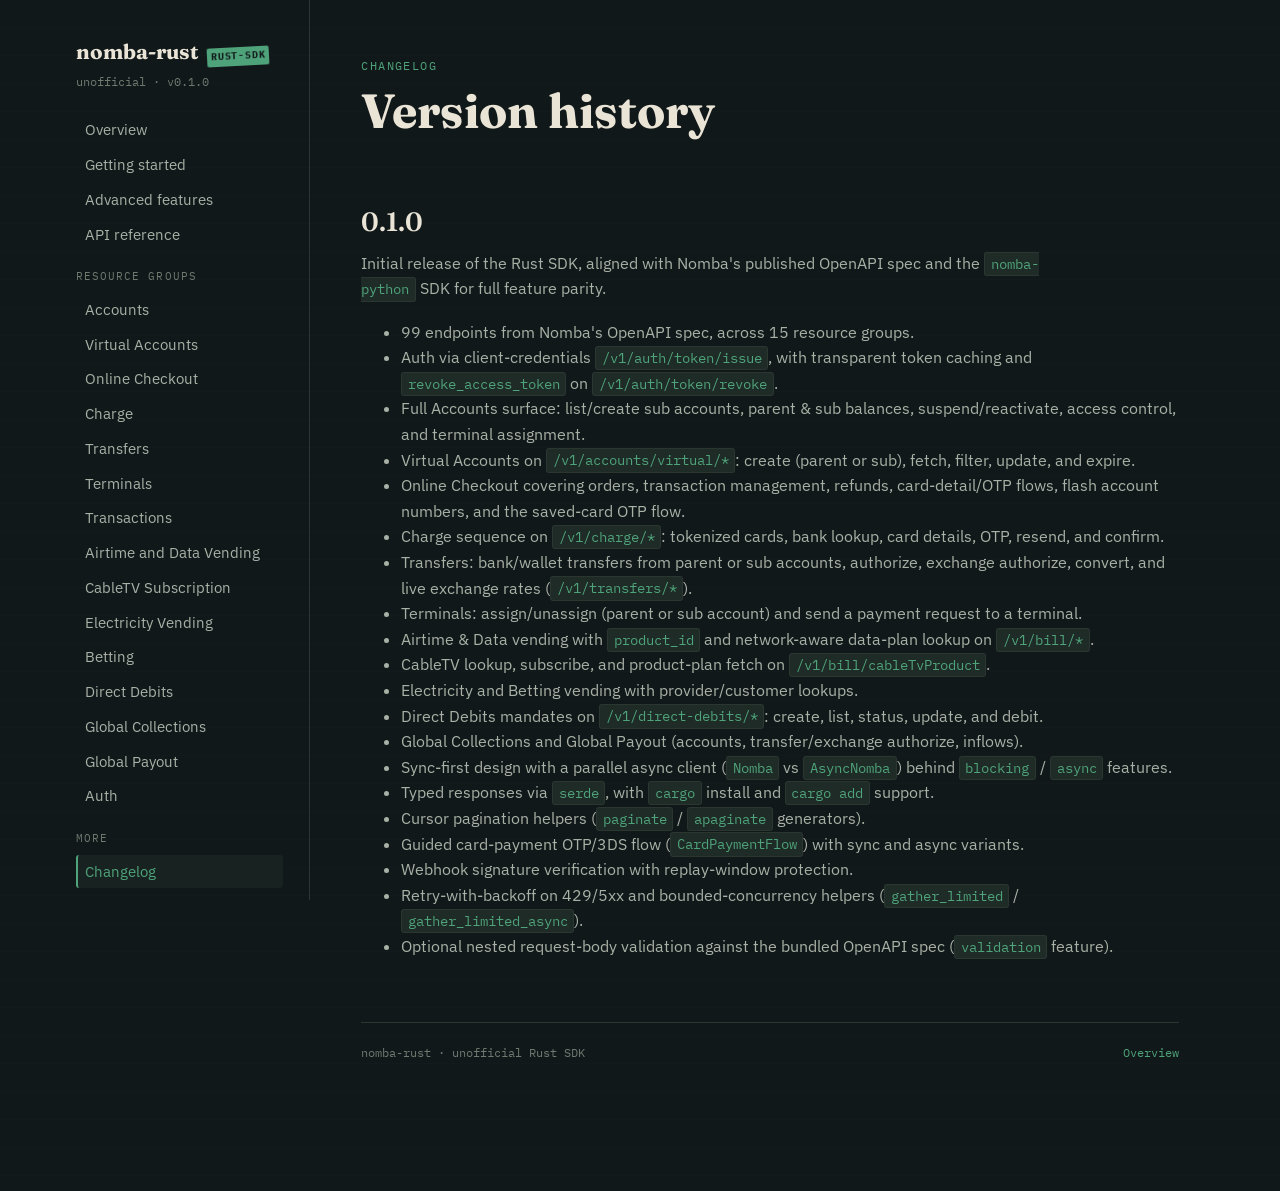
==== changelog.html @ b8e092bc "docs: nomba-rust documentation site Static HTML/CSS/JS docs for the nomba-rust SDK, published via Gi" ====
<!doctype html>
<html lang="en">
<head>
<meta charset="utf-8">
<meta name="viewport" content="width=device-width, initial-scale=1">
<title>Changelog — nomba-rust Rust SDK</title>
<meta name="description" content="Version history for the nomba-rust Rust SDK.">
<link rel="stylesheet" href="assets/style.css">
</head>
<body>
<button class="nav-toggle" aria-label="Toggle navigation" aria-controls="sidebar">Menu</button>
<div class="shell">

  <aside class="sidebar" id="sidebar">
    <div class="brand">nomba-rust <span class="stamp">RUST-SDK</span></div>
    <div class="brand-sub">unofficial &middot; v0.1.0</div>
    <nav class="toc">
      <a href="index.html">Overview</a>
      <a href="getting-started.html">Getting started</a>
      <a href="features.html">Advanced features</a>
      <a href="resources.html">API reference</a>
      <div class="group-label">Resource groups</div>
      <a href="resources.html#accounts">Accounts</a>
      <a href="resources.html#virtual_accounts">Virtual Accounts</a>
      <a href="resources.html#checkout">Online Checkout</a>
      <a href="resources.html#charge">Charge</a>
      <a href="resources.html#transfers">Transfers</a>
      <a href="resources.html#terminals">Terminals</a>
      <a href="resources.html#transactions">Transactions</a>
      <a href="resources.html#airtime_data">Airtime and Data Vending</a>
      <a href="resources.html#cabletv">CableTV Subscription</a>
      <a href="resources.html#electricity">Electricity Vending</a>
      <a href="resources.html#betting">Betting</a>
      <a href="resources.html#direct_debits">Direct Debits</a>
      <a href="resources.html#global_collections">Global Collections</a>
      <a href="resources.html#global_payout">Global Payout</a>
      <a href="resources.html#auth">Auth</a>
      <div class="group-label">More</div>
      <a href="changelog.html">Changelog</a>
    </nav>
  </aside>

  <main>
    <span class="eyebrow">Changelog</span>
    <h1>Version history</h1>

    <h2>0.1.0</h2>
    <p>Initial release of the Rust SDK, aligned with Nomba's published OpenAPI spec and the <code>nomba-python</code> SDK for full feature parity.</p>
    <ul style="color: var(--ink-dim);">
      <li>99 endpoints from Nomba's OpenAPI spec, across 15 resource groups.</li>
      <li>Auth via client-credentials <code>/v1/auth/token/issue</code>, with transparent token caching and <code>revoke_access_token</code> on <code>/v1/auth/token/revoke</code>.</li>
      <li>Full Accounts surface: list/create sub accounts, parent &amp; sub balances, suspend/reactivate, access control, and terminal assignment.</li>
      <li>Virtual Accounts on <code>/v1/accounts/virtual/*</code>: create (parent or sub), fetch, filter, update, and expire.</li>
      <li>Online Checkout covering orders, transaction management, refunds, card-detail/OTP flows, flash account numbers, and the saved-card OTP flow.</li>
      <li>Charge sequence on <code>/v1/charge/*</code>: tokenized cards, bank lookup, card details, OTP, resend, and confirm.</li>
      <li>Transfers: bank/wallet transfers from parent or sub accounts, authorize, exchange authorize, convert, and live exchange rates (<code>/v1/transfers/*</code>).</li>
      <li>Terminals: assign/unassign (parent or sub account) and send a payment request to a terminal.</li>
      <li>Airtime &amp; Data vending with <code>product_id</code> and network-aware data-plan lookup on <code>/v1/bill/*</code>.</li>
      <li>CableTV lookup, subscribe, and product-plan fetch on <code>/v1/bill/cableTvProduct</code>.</li>
      <li>Electricity and Betting vending with provider/customer lookups.</li>
      <li>Direct Debits mandates on <code>/v1/direct-debits/*</code>: create, list, status, update, and debit.</li>
      <li>Global Collections and Global Payout (accounts, transfer/exchange authorize, inflows).</li>
      <li>Sync-first design with a parallel async client (<code>Nomba</code> vs <code>AsyncNomba</code>) behind <code>blocking</code> / <code>async</code> features.</li>
      <li>Typed responses via <code>serde</code>, with <code>cargo</code> install and <code>cargo add</code> support.</li>
      <li>Cursor pagination helpers (<code>paginate</code> / <code>apaginate</code> generators).</li>
      <li>Guided card-payment OTP/3DS flow (<code>CardPaymentFlow</code>) with sync and async variants.</li>
      <li>Webhook signature verification with replay-window protection.</li>
      <li>Retry-with-backoff on 429/5xx and bounded-concurrency helpers (<code>gather_limited</code> / <code>gather_limited_async</code>).</li>
      <li>Optional nested request-body validation against the bundled OpenAPI spec (<code>validation</code> feature).</li>
    </ul>

    <div class="page-foot">
      <span>nomba-rust &middot; unofficial Rust SDK</span>
      <span><a href="index.html">Overview</a></span>
    </div>
  </main>
</div>
<script src="assets/app.js"></script>
</body>
</html>
---- assets/style.css ----
/* ============================================================
   nomba SDK docs — "passbook" design system
   A deep forest-ink ledger, lit like a desk lamp on old paper.
   ============================================================ */

@import url('https://fonts.googleapis.com/css2?family=Fraunces:opsz,wght@9..144,400;9..144,500;9..144,600;9..144,700&family=IBM+Plex+Sans:wght@400;500;600&family=IBM+Plex+Mono:wght@400;500;600&display=swap');

:root {
  --bg:        #11181A;
  --surface:   #182321;
  --surface-2: #1E2B27;
  --ink:       #E9E4D6;
  --ink-dim:   #A9B0A6;
  --ink-faint: #6E7A70;
  --hairline:  #2B3631;
  --accent:    #4FA37A;     /* naira green */
  --accent-dim:#3A7A5C;
  --amber:     #D98E4A;     /* stamp amber */
  --red:       #C1583F;     /* void-stamp red, used sparingly */
  --get:       #4FA37A;
  --post:      #D98E4A;
  --put:       #6E9BD9;
  --delete:    #C1583F;

  --font-display: 'Fraunces', Georgia, serif;
  --font-body: 'IBM Plex Sans', -apple-system, sans-serif;
  --font-mono: 'IBM Plex Mono', ui-monospace, monospace;

  --max-width: 1180px;
  --radius: 3px;
}

* { box-sizing: border-box; }

html { scroll-behavior: smooth; }

body {
  margin: 0;
  background: var(--bg);
  background-image:
    repeating-linear-gradient(transparent, transparent 27px, rgba(233,228,214,0.018) 28px);
  color: var(--ink);
  font-family: var(--font-body);
  font-size: 16px;
  line-height: 1.6;
  -webkit-font-smoothing: antialiased;
}

a { color: var(--accent); text-decoration: none; }
a:hover { text-decoration: underline; }
a:focus-visible, button:focus-visible, summary:focus-visible {
  outline: 2px solid var(--accent);
  outline-offset: 2px;
}

h1, h2, h3, h4 {
  font-family: var(--font-display);
  font-weight: 600;
  color: var(--ink);
  line-height: 1.2;
  margin: 0 0 .5em;
}
h1 { font-size: clamp(2rem, 4vw, 3rem); font-weight: 700; }
h2 { font-size: 1.65rem; margin-top: 2.5em; }
h3 { font-size: 1.2rem; margin-top: 2em; }

p { margin: 0 0 1.1em; color: var(--ink-dim); max-width: 68ch; }
p code, li code { color: var(--accent); }

.eyebrow {
  font-family: var(--font-mono);
  font-size: .75rem;
  letter-spacing: .12em;
  text-transform: uppercase;
  color: var(--accent);
  display: block;
  margin-bottom: .6em;
}

code, pre, kbd {
  font-family: var(--font-mono);
  font-size: .88em;
}

code {
  background: var(--surface-2);
  padding: .15em .4em;
  border-radius: var(--radius);
  border: 1px solid var(--hairline);
}

pre {
  background: var(--surface);
  border: 1px solid var(--hairline);
  border-left: 3px solid var(--accent);
  border-radius: var(--radius);
  padding: 1.1em 1.3em;
  overflow-x: auto;
  margin: 0 0 1.4em;
  position: relative;
}
pre code {
  background: none;
  border: none;
  padding: 0;
  color: var(--ink);
}

.copy-btn {
  position: absolute;
  top: .6em;
  right: .6em;
  font-family: var(--font-mono);
  font-size: .7rem;
  letter-spacing: .05em;
  text-transform: uppercase;
  background: var(--surface-2);
  color: var(--ink-dim);
  border: 1px solid var(--hairline);
  border-radius: var(--radius);
  padding: .3em .6em;
  cursor: pointer;
}
.copy-btn:hover { color: var(--accent); border-color: var(--accent-dim); }

/* ---- layout shell ---- */

.shell {
  display: grid;
  grid-template-columns: 260px 1fr;
  max-width: var(--max-width);
  margin: 0 auto;
}

.sidebar {
  border-right: 1px solid var(--hairline);
  padding: 2.2em 1.6em 4em;
  position: sticky;
  top: 0;
  align-self: start;
  height: 100vh;
  overflow-y: auto;
}

.brand {
  font-family: var(--font-display);
  font-weight: 700;
  font-size: 1.3rem;
  color: var(--ink);
  display: flex;
  align-items: baseline;
  gap: .4em;
  margin-bottom: .2em;
}
.brand .stamp {
  font-family: var(--font-mono);
  font-size: .62rem;
  letter-spacing: .08em;
  color: var(--bg);
  background: var(--accent);
  padding: .15em .4em;
  border-radius: 2px;
  transform: rotate(-3deg);
}
.brand-sub {
  font-family: var(--font-mono);
  font-size: .72rem;
  color: var(--ink-faint);
  margin-bottom: 2em;
}

nav.toc { display: flex; flex-direction: column; gap: .15em; }
nav.toc .group-label {
  font-family: var(--font-mono);
  font-size: .68rem;
  letter-spacing: .1em;
  text-transform: uppercase;
  color: var(--ink-faint);
  margin: 1.4em 0 .5em;
}
nav.toc .group-label:first-child { margin-top: 0; }
nav.toc a {
  color: var(--ink-dim);
  font-size: .92rem;
  padding: .3em .5em;
  border-radius: var(--radius);
  border-left: 2px solid transparent;
}
nav.toc a:hover { color: var(--ink); text-decoration: none; background: var(--surface); }
nav.toc a.active {
  color: var(--accent);
  border-left-color: var(--accent);
  background: var(--surface);
}

main {
  padding: 3.5em 3.2em 8em;
  min-width: 0;
}

.page-foot {
  margin-top: 5em;
  padding-top: 1.6em;
  border-top: 1px solid var(--hairline);
  font-family: var(--font-mono);
  font-size: .78rem;
  color: var(--ink-faint);
  display: flex;
  justify-content: space-between;
  flex-wrap: wrap;
  gap: 1em;
}

/* ---- ledger rows (endpoint listings) ---- */

.ledger {
  border-top: 1px solid var(--hairline);
  margin: 1.2em 0 2.2em;
}
.ledger-row {
  display: grid;
  grid-template-columns: 64px 1fr auto;
  gap: 1em;
  align-items: baseline;
  padding: .65em 0;
  border-bottom: 1px solid var(--hairline);
  font-family: var(--font-mono);
  font-size: .85rem;
}
.ledger-row .method {
  font-weight: 600;
  font-size: .7rem;
  letter-spacing: .04em;
  padding: .2em .45em;
  border-radius: 2px;
  text-align: center;
  align-self: start;
}
.method.get    { color: var(--get);    background: rgba(79,163,122,.12); }
.method.post   { color: var(--post);   background: rgba(217,142,74,.12); }
.method.put    { color: var(--put);    background: rgba(110,155,217,.12); }
.method.delete { color: var(--delete); background: rgba(193,88,63,.12); }

.ledger-row .path { color: var(--ink); word-break: break-all; }
.ledger-row .summary {
  color: var(--ink-faint);
  font-family: var(--font-body);
  font-size: .85rem;
}
.ledger-row .fn {
  display: block;
  color: var(--accent-dim);
  font-size: .76rem;
  margin-top: .15em;
}

/* ---- callouts ---- */

.callout {
  border: 1px solid var(--hairline);
  border-left: 3px solid var(--amber);
  background: var(--surface);
  border-radius: var(--radius);
  padding: 1em 1.3em;
  margin: 1.4em 0;
}
.callout p:last-child { margin-bottom: 0; }
.callout .label {
  font-family: var(--font-mono);
  font-size: .7rem;
  letter-spacing: .08em;
  text-transform: uppercase;
  color: var(--amber);
  display: block;
  margin-bottom: .4em;
}
.callout.accent { border-left-color: var(--accent); }
.callout.accent .label { color: var(--accent); }

/* ---- table of contents grid (index page feature cards) ---- */

.grid {
  display: grid;
  grid-template-columns: repeat(auto-fit, minmax(230px, 1fr));
  gap: 1px;
  background: var(--hairline);
  border: 1px solid var(--hairline);
  margin: 1.6em 0 2.4em;
}
.grid > a {
  background: var(--surface);
  padding: 1.4em 1.5em;
  color: var(--ink);
  text-decoration: none;
  display: flex;
  flex-direction: column;
  gap: .4em;
}
.grid > a:hover { background: var(--surface-2); }
.grid > a .num {
  font-family: var(--font-mono);
  font-size: .75rem;
  color: var(--accent);
}
.grid > a .title { font-family: var(--font-display); font-weight: 600; font-size: 1.05rem; }
.grid > a .desc { font-size: .85rem; color: var(--ink-faint); }

/* ---- mobile nav toggle ---- */

.nav-toggle {
  display: none;
  position: fixed;
  top: 1em;
  right: 1em;
  z-index: 20;
  background: var(--surface-2);
  border: 1px solid var(--hairline);
  color: var(--ink);
  font-family: var(--font-mono);
  font-size: .8rem;
  padding: .5em .8em;
  border-radius: var(--radius);
}

@media (max-width: 880px) {
  .shell { display: block; }
  .sidebar {
    position: fixed;
    inset: 0 0 0 auto;
    width: 80%;
    max-width: 320px;
    z-index: 15;
    background: var(--bg);
    transform: translateX(100%);
    transition: transform .2s ease;
    height: 100vh;
  }
  .sidebar.open { transform: translateX(0); }
  .nav-toggle { display: block; }
  main { padding: 5em 1.4em 6em; }
  .ledger-row { grid-template-columns: 56px 1fr; }
  .ledger-row .summary { grid-column: 1 / -1; }
}

@media (prefers-reduced-motion: reduce) {
  html { scroll-behavior: auto; }
  .sidebar { transition: none; }
}
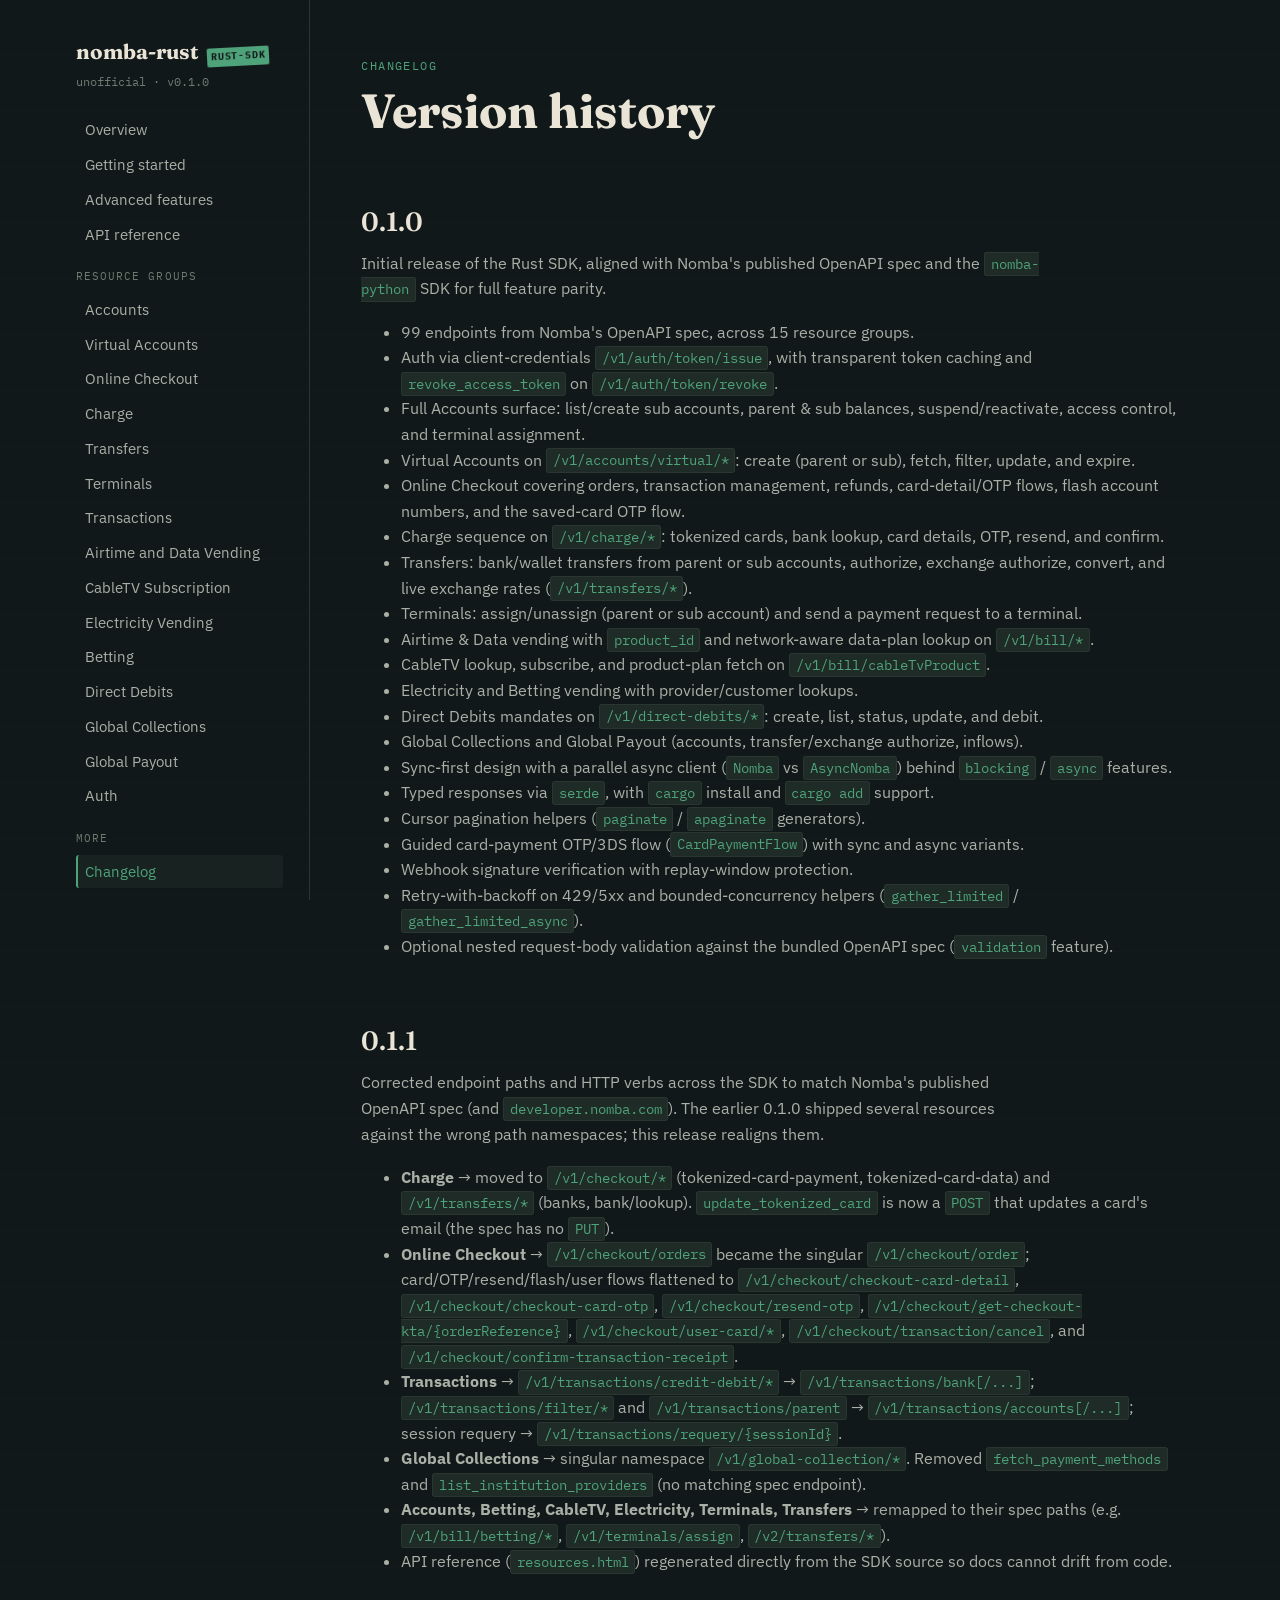
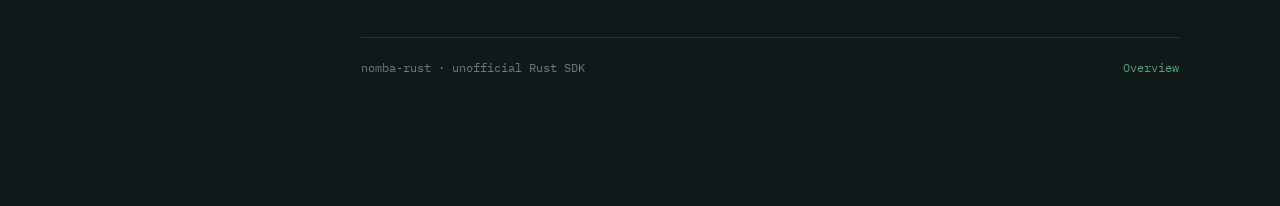
==== commit 120c8170: "docs: add 0.1.1 changelog entry for endpoint-path alignment" ====
--- a/changelog.html
+++ b/changelog.html
@@ -69,6 +69,17 @@
       <li>Optional nested request-body validation against the bundled OpenAPI spec (<code>validation</code> feature).</li>
     </ul>
 
+    <h2>0.1.1</h2>
+    <p>Corrected endpoint paths and HTTP verbs across the SDK to match Nomba's published OpenAPI spec (and <code>developer.nomba.com</code>). The earlier 0.1.0 shipped several resources against the wrong path namespaces; this release realigns them.</p>
+    <ul style="color: var(--ink-dim);">
+      <li><strong>Charge</strong> &rarr; moved to <code>/v1/checkout/*</code> (tokenized-card-payment, tokenized-card-data) and <code>/v1/transfers/*</code> (banks, bank/lookup). <code>update_tokenized_card</code> is now a <code>POST</code> that updates a card's email (the spec has no <code>PUT</code>).</li>
+      <li><strong>Online Checkout</strong> &rarr; <code>/v1/checkout/orders</code> became the singular <code>/v1/checkout/order</code>; card/OTP/resend/flash/user flows flattened to <code>/v1/checkout/checkout-card-detail</code>, <code>/v1/checkout/checkout-card-otp</code>, <code>/v1/checkout/resend-otp</code>, <code>/v1/checkout/get-checkout-kta/{orderReference}</code>, <code>/v1/checkout/user-card/*</code>, <code>/v1/checkout/transaction/cancel</code>, and <code>/v1/checkout/confirm-transaction-receipt</code>.</li>
+      <li><strong>Transactions</strong> &rarr; <code>/v1/transactions/credit-debit/*</code> &rarr; <code>/v1/transactions/bank[/...]</code>; <code>/v1/transactions/filter/*</code> and <code>/v1/transactions/parent</code> &rarr; <code>/v1/transactions/accounts[/...]</code>; session requery &rarr; <code>/v1/transactions/requery/{sessionId}</code>.</li>
+      <li><strong>Global Collections</strong> &rarr; singular namespace <code>/v1/global-collection/*</code>. Removed <code>fetch_payment_methods</code> and <code>list_institution_providers</code> (no matching spec endpoint).</li>
+      <li><strong>Accounts, Betting, CableTV, Electricity, Terminals, Transfers</strong> &rarr; remapped to their spec paths (e.g. <code>/v1/bill/betting/*</code>, <code>/v1/terminals/assign</code>, <code>/v2/transfers/*</code>).</li>
+      <li>API reference (<code>resources.html</code>) regenerated directly from the SDK source so docs cannot drift from code.</li>
+    </ul>
+
     <div class="page-foot">
       <span>nomba-rust &middot; unofficial Rust SDK</span>
       <span><a href="index.html">Overview</a></span>
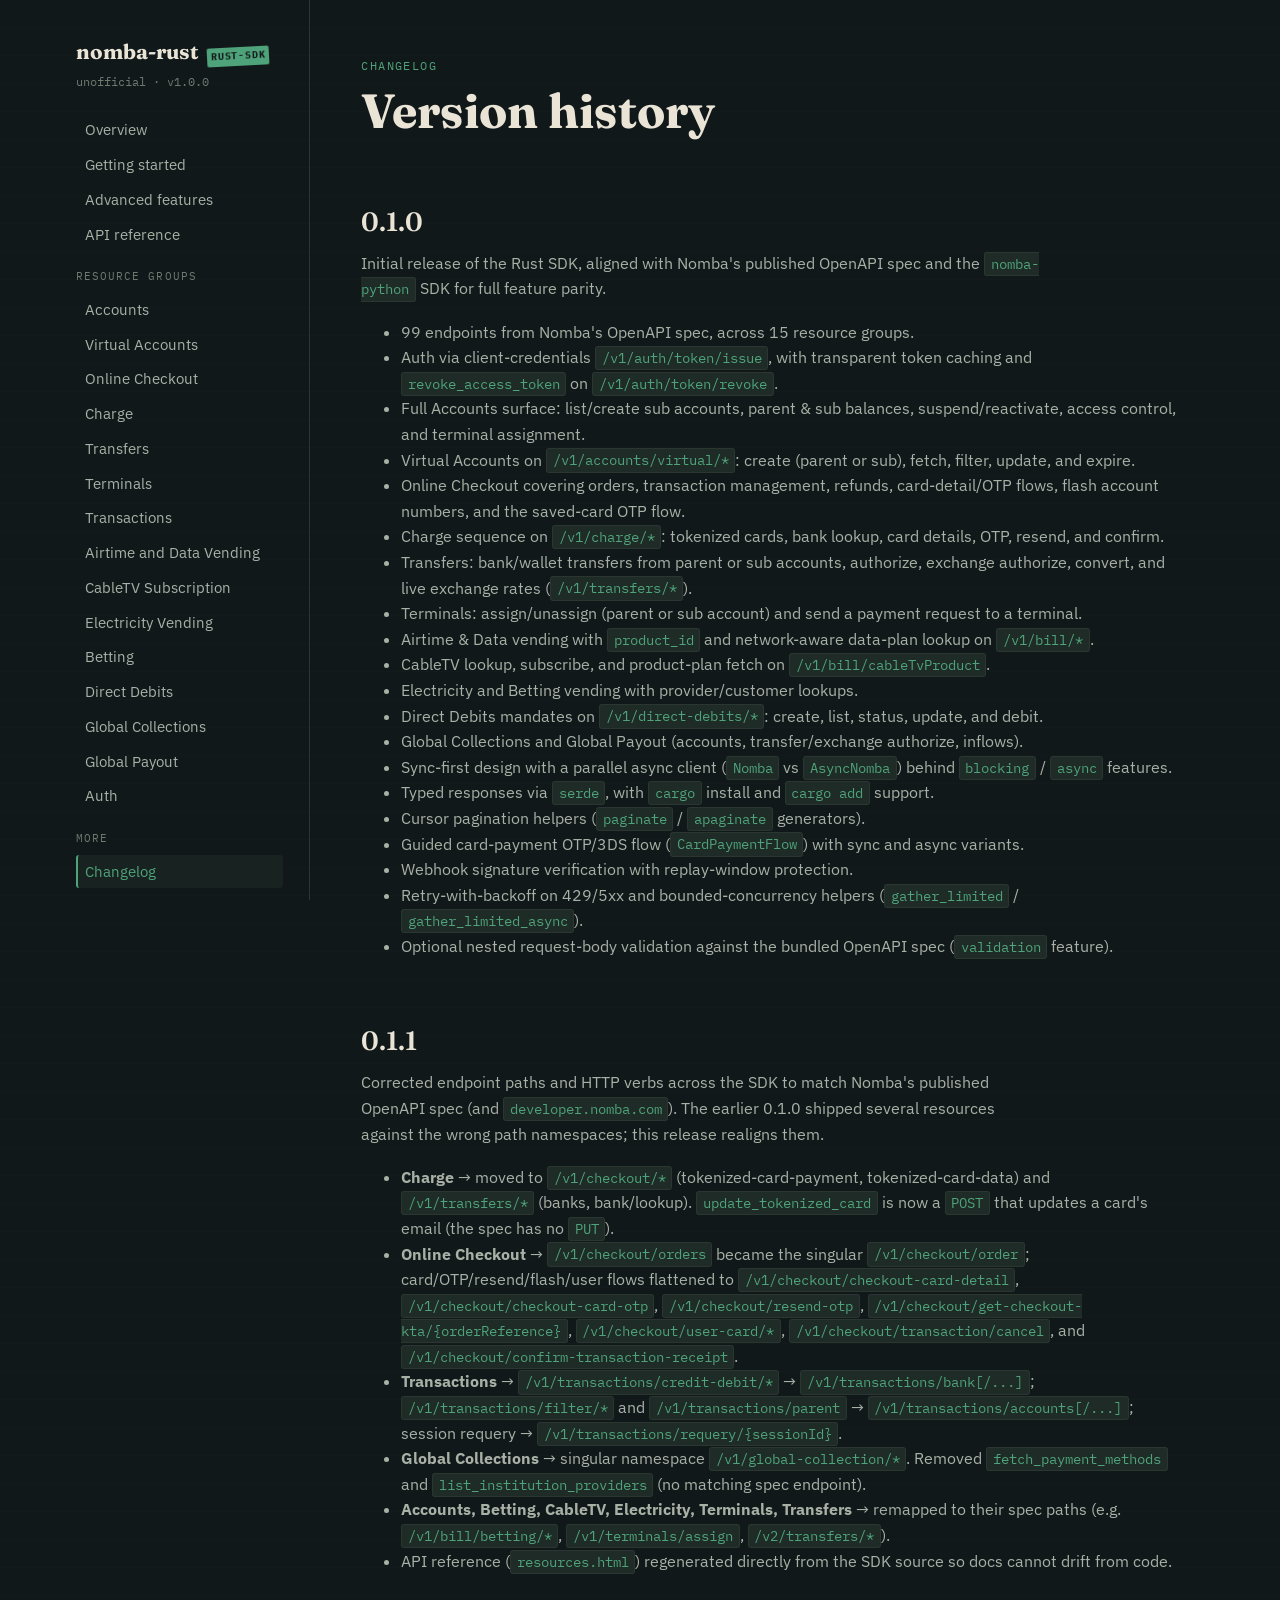
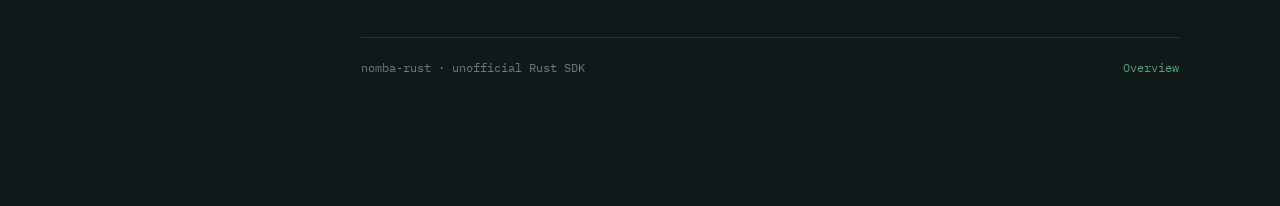
==== commit 9d7f4f3e: "docs: bump referenced SDK version to 1.0.0" ====
--- a/changelog.html
+++ b/changelog.html
@@ -13,7 +13,7 @@
 
   <aside class="sidebar" id="sidebar">
     <div class="brand">nomba-rust <span class="stamp">RUST-SDK</span></div>
-    <div class="brand-sub">unofficial &middot; v0.1.0</div>
+    <div class="brand-sub">unofficial &middot; v1.0.0</div>
     <nav class="toc">
       <a href="index.html">Overview</a>
       <a href="getting-started.html">Getting started</a>
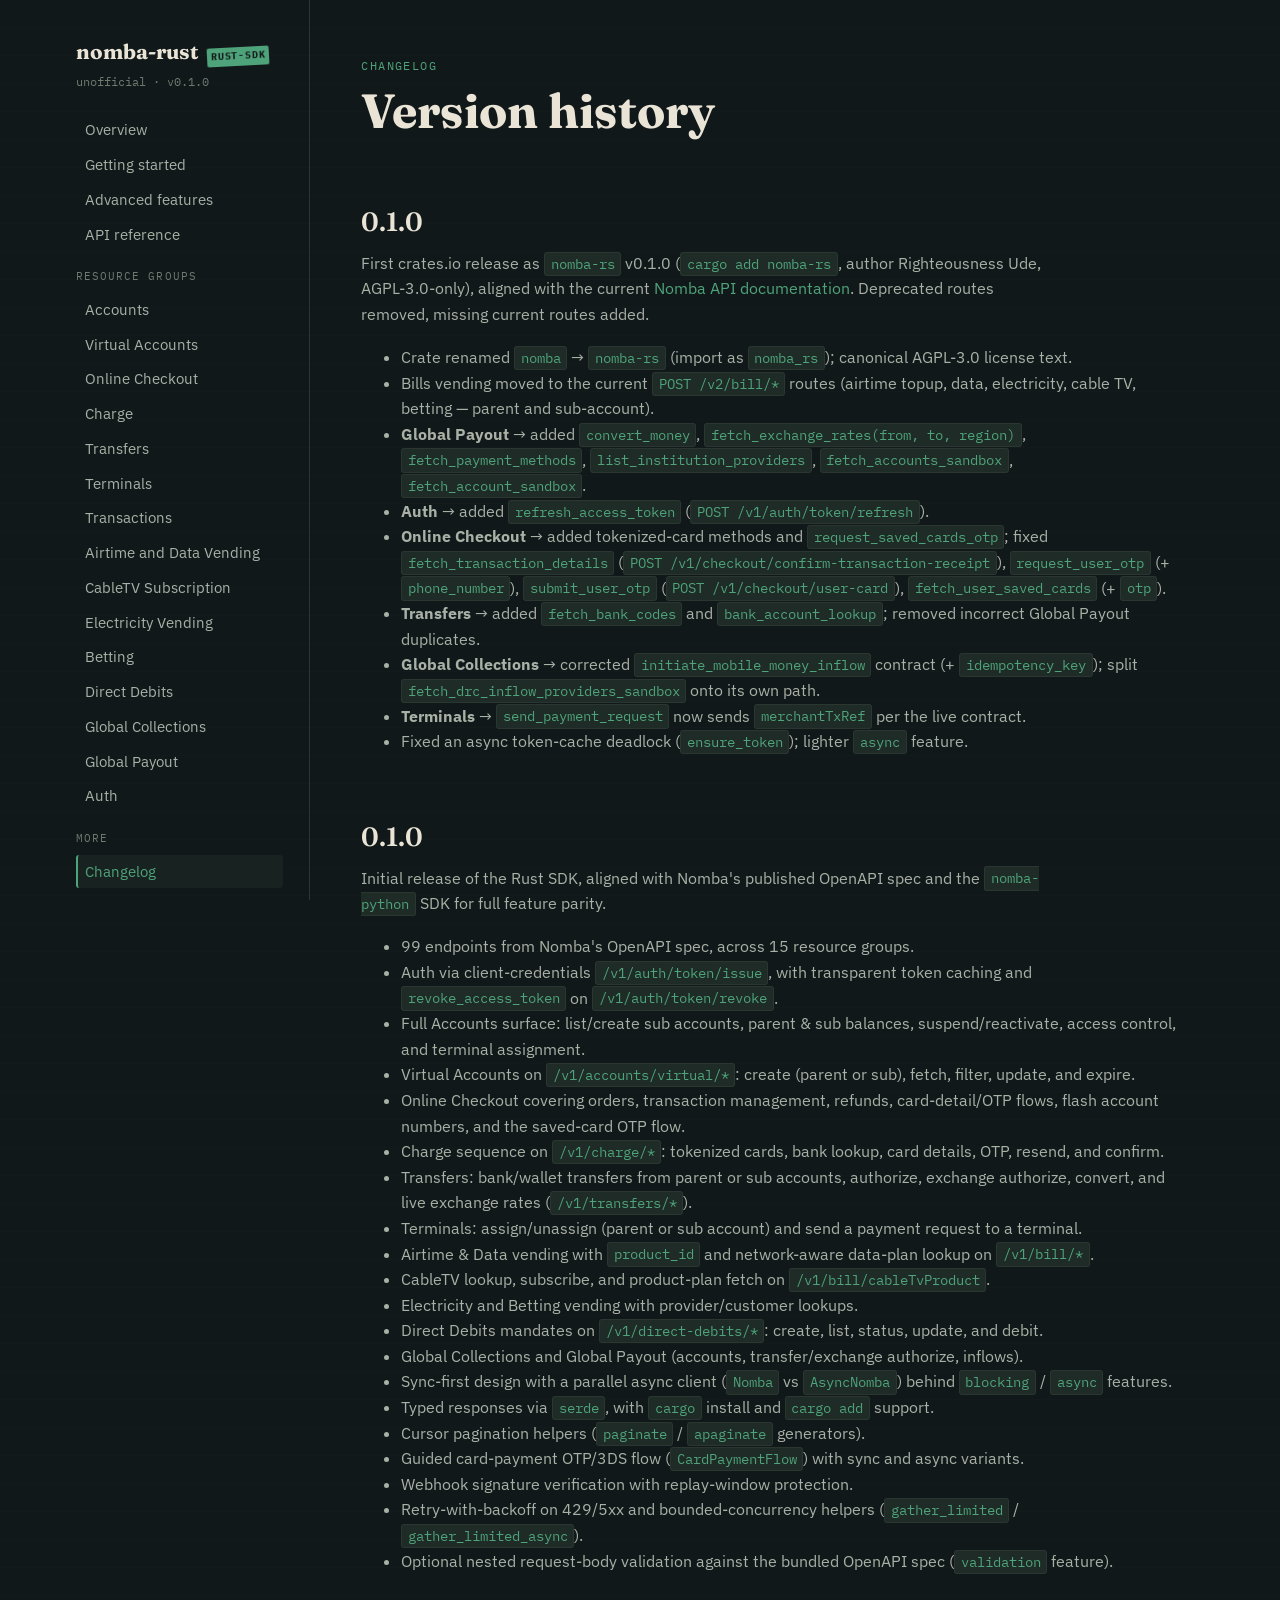
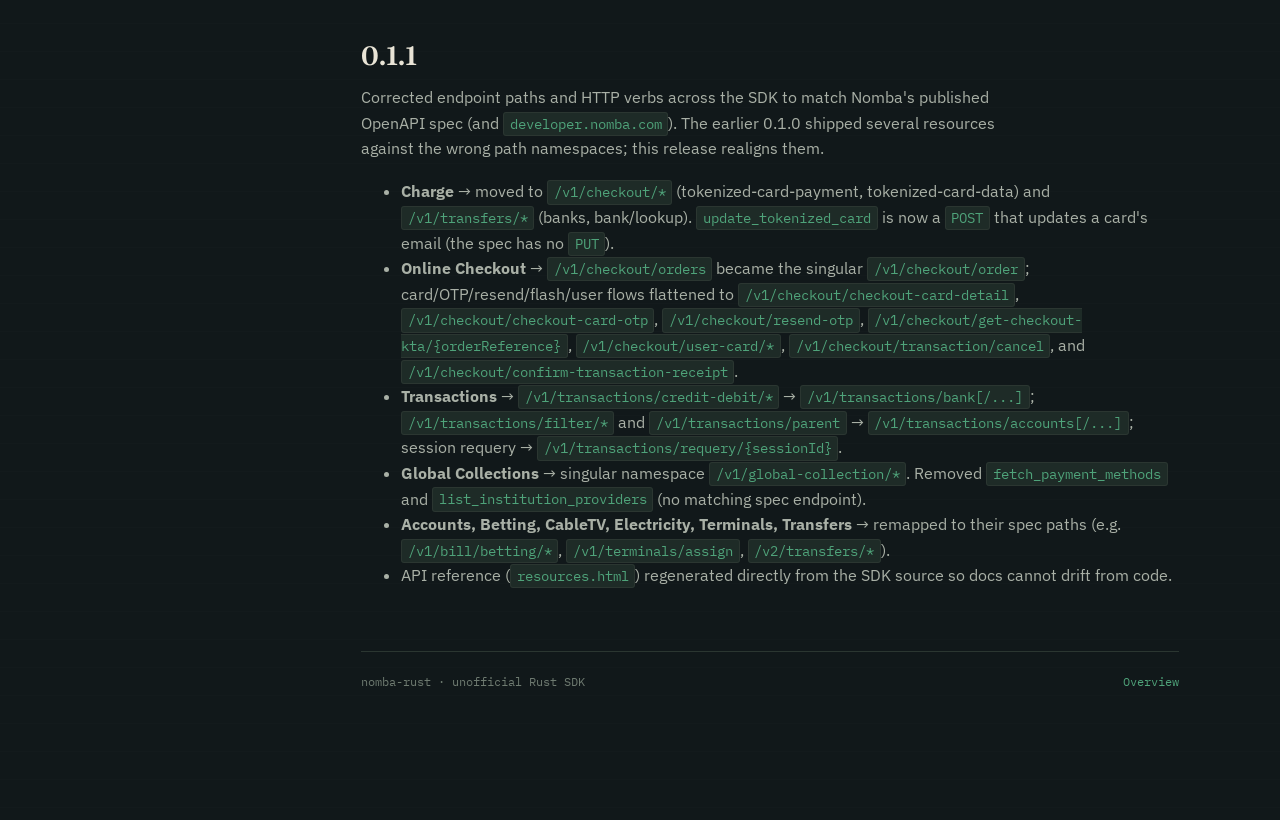
==== commit 2d6f3855: "docs: sync API reference and guides with nomba-rs 0.1.0 - resources.html: 106 current endpoints (v2 " ====
--- a/changelog.html
+++ b/changelog.html
@@ -13,7 +13,7 @@
 
   <aside class="sidebar" id="sidebar">
     <div class="brand">nomba-rust <span class="stamp">RUST-SDK</span></div>
-    <div class="brand-sub">unofficial &middot; v1.0.0</div>
+    <div class="brand-sub">unofficial &middot; v0.1.0</div>
     <nav class="toc">
       <a href="index.html">Overview</a>
       <a href="getting-started.html">Getting started</a>
@@ -43,6 +43,20 @@
   <main>
     <span class="eyebrow">Changelog</span>
     <h1>Version history</h1>
+
+    <h2>0.1.0</h2>
+    <p>First crates.io release as <code>nomba-rs</code> v0.1.0 (<code>cargo add nomba-rs</code>, author Righteousness Ude, AGPL-3.0-only), aligned with the current <a href="https://developer.nomba.com">Nomba API documentation</a>. Deprecated routes removed, missing current routes added.</p>
+    <ul style="color: var(--ink-dim);">
+      <li>Crate renamed <code>nomba</code> &rarr; <code>nomba-rs</code> (import as <code>nomba_rs</code>); canonical AGPL-3.0 license text.</li>
+      <li>Bills vending moved to the current <code>POST /v2/bill/*</code> routes (airtime topup, data, electricity, cable TV, betting — parent and sub-account).</li>
+      <li><strong>Global Payout</strong> &rarr; added <code>convert_money</code>, <code>fetch_exchange_rates(from, to, region)</code>, <code>fetch_payment_methods</code>, <code>list_institution_providers</code>, <code>fetch_accounts_sandbox</code>, <code>fetch_account_sandbox</code>.</li>
+      <li><strong>Auth</strong> &rarr; added <code>refresh_access_token</code> (<code>POST /v1/auth/token/refresh</code>).</li>
+      <li><strong>Online Checkout</strong> &rarr; added tokenized-card methods and <code>request_saved_cards_otp</code>; fixed <code>fetch_transaction_details</code> (<code>POST /v1/checkout/confirm-transaction-receipt</code>), <code>request_user_otp</code> (+ <code>phone_number</code>), <code>submit_user_otp</code> (<code>POST /v1/checkout/user-card</code>), <code>fetch_user_saved_cards</code> (+ <code>otp</code>).</li>
+      <li><strong>Transfers</strong> &rarr; added <code>fetch_bank_codes</code> and <code>bank_account_lookup</code>; removed incorrect Global Payout duplicates.</li>
+      <li><strong>Global Collections</strong> &rarr; corrected <code>initiate_mobile_money_inflow</code> contract (+ <code>idempotency_key</code>); split <code>fetch_drc_inflow_providers_sandbox</code> onto its own path.</li>
+      <li><strong>Terminals</strong> &rarr; <code>send_payment_request</code> now sends <code>merchantTxRef</code> per the live contract.</li>
+      <li>Fixed an async token-cache deadlock (<code>ensure_token</code>); lighter <code>async</code> feature.</li>
+    </ul>
 
     <h2>0.1.0</h2>
     <p>Initial release of the Rust SDK, aligned with Nomba's published OpenAPI spec and the <code>nomba-python</code> SDK for full feature parity.</p>
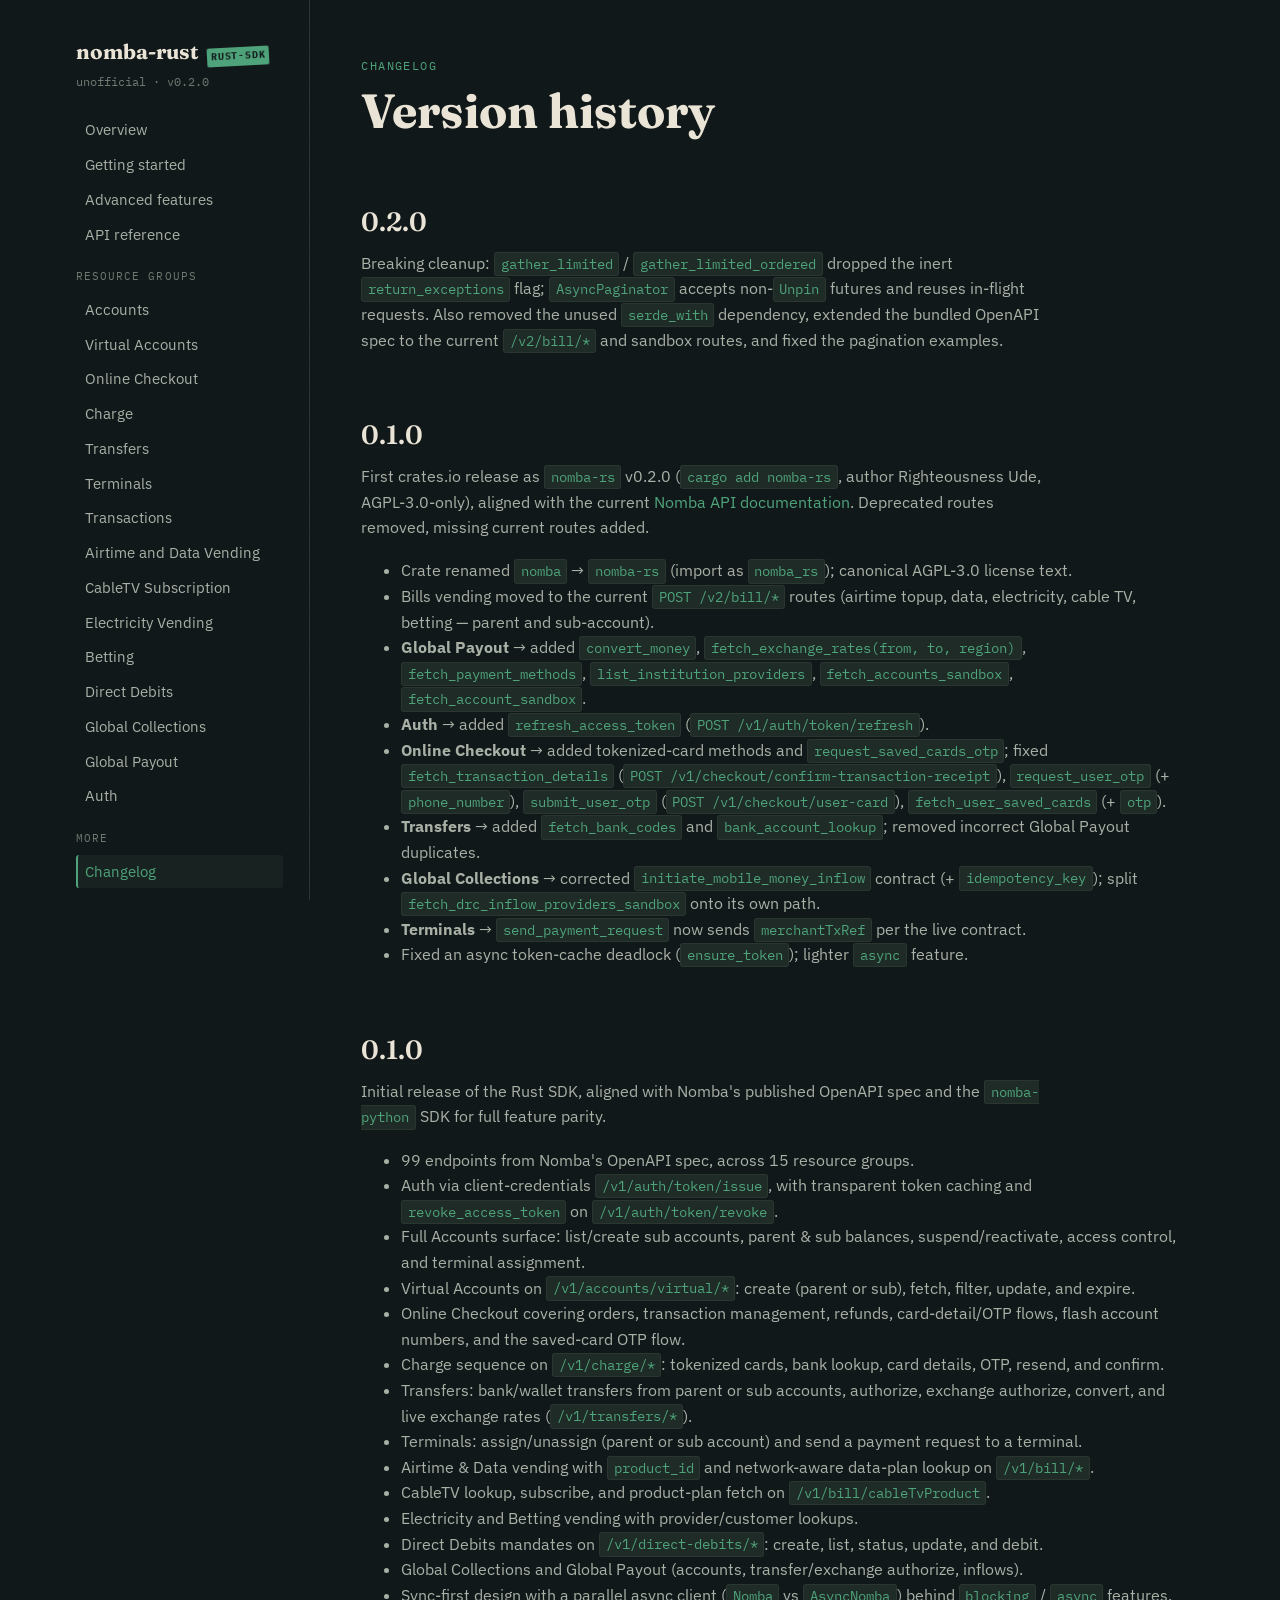
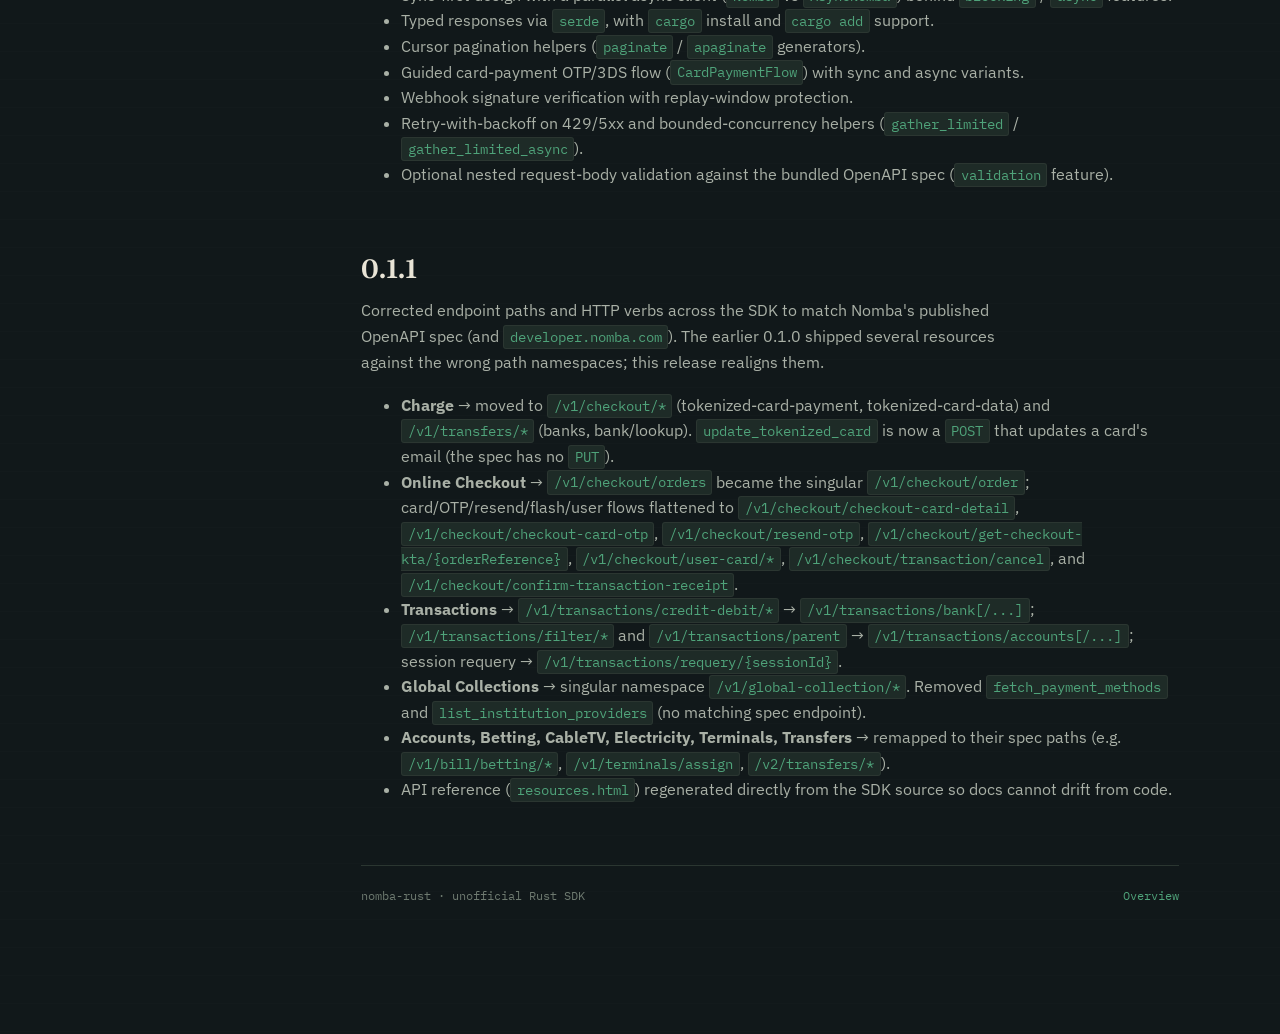
==== commit 2bc330f8: "docs: sync with nomba-rs 0.2.0 (pagination, gather signatures, versions)" ====
--- a/changelog.html
+++ b/changelog.html
@@ -13,7 +13,7 @@
 
   <aside class="sidebar" id="sidebar">
     <div class="brand">nomba-rust <span class="stamp">RUST-SDK</span></div>
-    <div class="brand-sub">unofficial &middot; v0.1.0</div>
+    <div class="brand-sub">unofficial &middot; v0.2.0</div>
     <nav class="toc">
       <a href="index.html">Overview</a>
       <a href="getting-started.html">Getting started</a>
@@ -44,8 +44,11 @@
     <span class="eyebrow">Changelog</span>
     <h1>Version history</h1>
 
+    <h2>0.2.0</h2>
+    <p>Breaking cleanup: <code>gather_limited</code> / <code>gather_limited_ordered</code> dropped the inert <code>return_exceptions</code> flag; <code>AsyncPaginator</code> accepts non-<code>Unpin</code> futures and reuses in-flight requests. Also removed the unused <code>serde_with</code> dependency, extended the bundled OpenAPI spec to the current <code>/v2/bill/*</code> and sandbox routes, and fixed the pagination examples.</p>
+
     <h2>0.1.0</h2>
-    <p>First crates.io release as <code>nomba-rs</code> v0.1.0 (<code>cargo add nomba-rs</code>, author Righteousness Ude, AGPL-3.0-only), aligned with the current <a href="https://developer.nomba.com">Nomba API documentation</a>. Deprecated routes removed, missing current routes added.</p>
+    <p>First crates.io release as <code>nomba-rs</code> v0.2.0 (<code>cargo add nomba-rs</code>, author Righteousness Ude, AGPL-3.0-only), aligned with the current <a href="https://developer.nomba.com">Nomba API documentation</a>. Deprecated routes removed, missing current routes added.</p>
     <ul style="color: var(--ink-dim);">
       <li>Crate renamed <code>nomba</code> &rarr; <code>nomba-rs</code> (import as <code>nomba_rs</code>); canonical AGPL-3.0 license text.</li>
       <li>Bills vending moved to the current <code>POST /v2/bill/*</code> routes (airtime topup, data, electricity, cable TV, betting — parent and sub-account).</li>
